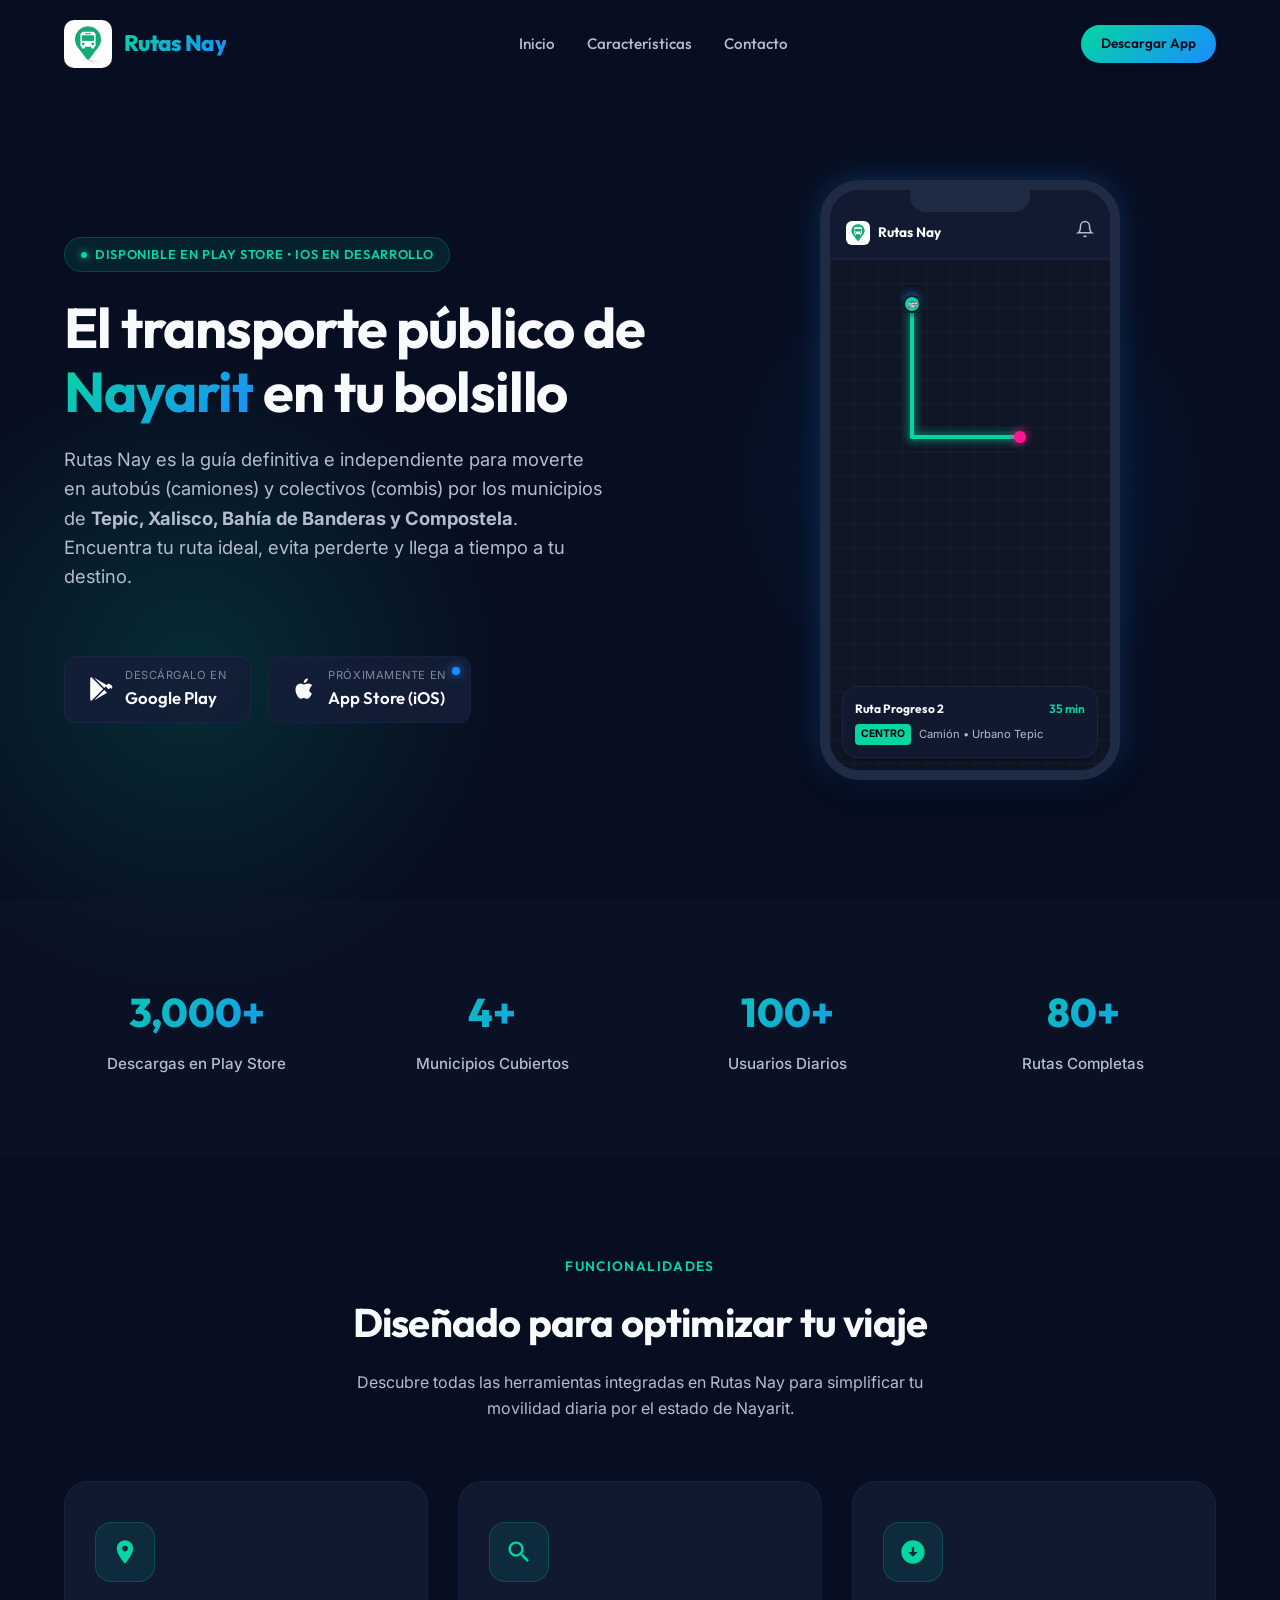
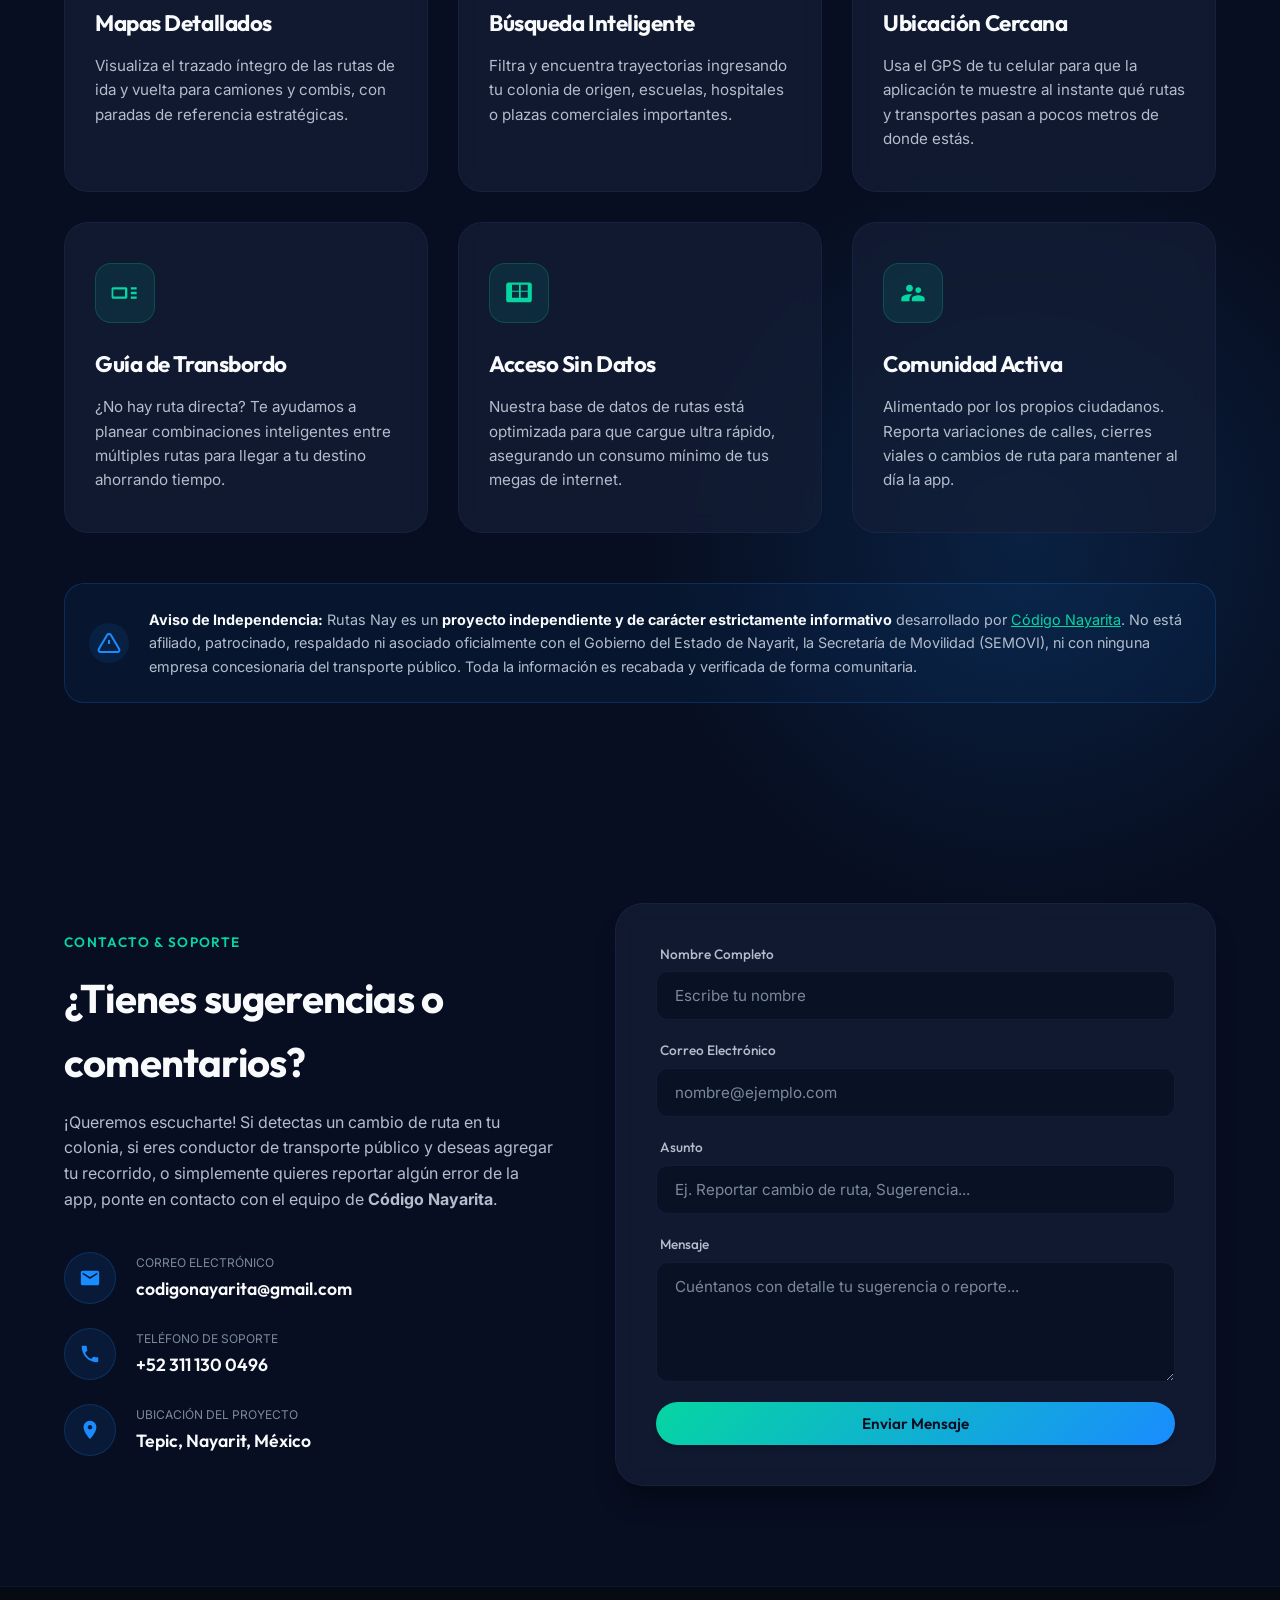
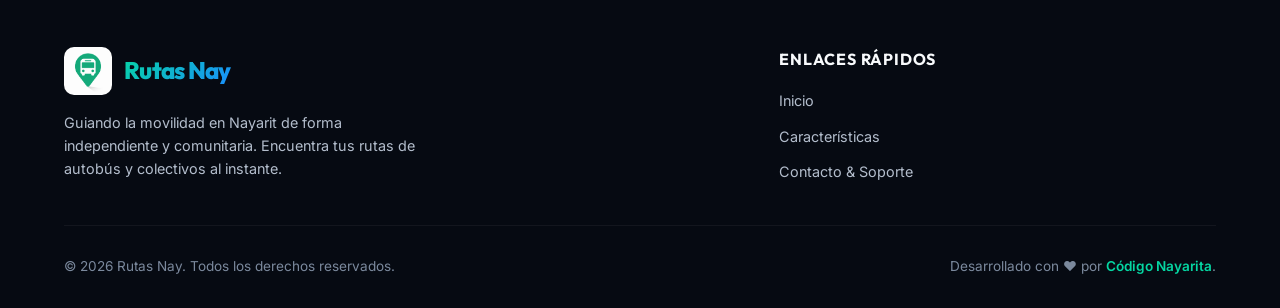
==== rutas nay/index.html @ e11eabcd "rutas nay" ====
<!DOCTYPE html>
<html lang="es">
<head>
  <meta charset="UTF-8">
  <meta name="viewport" content="width=device-width, initial-scale=1.0">
  
  <!-- SEO Meta Tags -->
  <title>Rutas Nay | Tu Guía de Transporte Público en Nayarit</title>
  <meta name="description" content="Consulta rutas de camiones y combis en Tepic, Xalisco, Bahía de Banderas y Compostela. Encuentra paradas, horarios e indicaciones de transbordo de forma rápida y gratuita.">
  <meta name="keywords" content="rutas nay, transporte publico tepic, camiones tepic, combis xalisco, bahia de banderas, compostela, mapa camiones, codigo nayarita, nayarit">
  <meta name="author" content="Código Nayarita">
  <meta name="robots" content="index, follow">
  
  <!-- Open Graph / Facebook -->
  <meta property="og:type" content="website">
  <meta property="og:url" content="https://rutasnay.codigonayarita.com/">
  <meta property="og:title" content="Rutas Nay | Guía de Transporte Público en Nayarit">
  <meta property="og:description" content="Encuentra tu ruta ideal en Tepic, Xalisco, Bahía de Banderas y Compostela. Mapas interactivos, búsquedas por colonia y más.">
  <meta property="og:image" content="./logo.png">

  <!-- Twitter -->
  <meta property="twitter:card" content="summary_large_image">
  <meta property="twitter:url" content="https://rutasnay.codigonayarita.com/">
  <meta property="twitter:title" content="Rutas Nay | Guía de Transporte Público en Nayarit">
  <meta property="twitter:description" content="Encuentra tu ruta ideal en Tepic, Xalisco, Bahía de Banderas y Compostela. Mapas interactivos, búsquedas por colonia y más.">
  <meta property="twitter:image" content="./logo.png">

  <!-- Favicon -->
  <link rel="shortcut icon" href="./logo.png" type="image/png">

  <!-- Custom Styles -->
  <link rel="stylesheet" href="style.css">
</head>
<body>

  <!-- --- HEADER & NAVIGATION --- -->
  <header>
    <div class="container header-container">
      <a href="#inicio" class="logo" id="logoLink">
        <img src="./logo.png" alt="Rutas Nay Logo Oficial">
        <span>Rutas Nay</span>
      </a>
      
      <nav aria-label="Navegación principal">
        <ul class="nav-links">
          <li><a href="#inicio">Inicio</a></li>
          <li><a href="#caracteristicas">Características</a></li>
          <li><a href="#contacto">Contacto</a></li>
        </ul>
      </nav>
      
      <div class="nav-cta">
        <a href="#descargar" class="btn btn-primary btn-pill">Descargar App</a>
      </div>

      <button class="mobile-toggle" id="mobileToggle" aria-label="Abrir menú de navegación">
        <span></span>
        <span></span>
        <span></span>
      </button>
    </div>
  </header>

  <!-- --- HERO SECTION --- -->
  <section class="hero" id="inicio">
    <div class="container hero-grid">
      
      <div class="hero-content">
        <div class="pre-title">
          <span class="pulse"></span> Disponible en Play Store • iOS en Desarrollo
        </div>
        <h1 class="hero-title">El transporte público de <span>Nayarit</span> en tu bolsillo</h1>
        <p class="hero-description">
          Rutas Nay es la guía definitiva e independiente para moverte en autobús (camiones) y colectivos (combis) por los municipios de <strong>Tepic, Xalisco, Bahía de Banderas y Compostela</strong>. Encuentra tu ruta ideal, evita perderte y llega a tiempo a tu destino.
        </p>
        
        <div class="badge-group" id="descargar">
          <!-- Google Play Badge -->
          <a href="https://play.google.com/store/apps/details?id=com.codnay.rutas" target="_blank" rel="noopener" class="download-btn" id="playstoreBtn">
            <svg viewBox="0 0 512 512">
              <path d="M325.3 234.3L104.6 13l280.8 161.2-60.1 60.1zM47 0C34 6.8 25.3 19.2 25.3 35.3v441.3c0 16.1 8.7 28.5 21.7 35.3l256.6-256L47 0zm425.2 225.6l-58 33.2-60.1-60.1 60.1-60.1 58 33.2c16.1 9.2 25.1 24.4 25.1 43.7 0 19.3-9 34.5-25.1 43.7zM385.4 337.5L104.6 499l220.7-220.7 60.1 59.2z"/>
            </svg>
            <div class="btn-text">
              <span class="btn-subtitle">Descárgalo en</span>
              <span class="btn-title">Google Play</span>
            </div>
          </a>

          <!-- App Store Badge (Soon) -->
          <div class="download-btn ios-btn" id="appstoreBtn">
            <span class="pulse-dot"></span>
            <svg viewBox="0 0 384 512">
              <path d="M318.7 268.7c-.2-36.7 16.4-64.4 50-84.8-18.8-26.9-47.2-41.7-84.7-44.6-35.5-2.8-74.3 20.7-88.5 20.7-15 0-48.7-22.9-76.9-22.4-36.6.6-70.2 21.6-89 53.5-38.5 66.2-10 165.3 27.2 218.7 18.2 26.2 39.5 55.3 67.8 54.2 27.2-1.1 37.5-17.6 68.6-17.6 31.1 0 40.5 17.6 68.9 17.1 29.4-.5 48.2-26.3 66.2-52.6 20.8-30.3 29.3-59.6 29.7-61.2-.7-.3-57-21.7-57.5-86.8zM250.7 94.6c15.2-18.4 25.5-44.1 22.7-69.7-22 1-48.8 14.8-64.6 33.3-13.6 15.6-25.5 41.7-22.2 67 24.2 1.9 48.9-12.1 64.1-30.6z"/>
            </svg>
            <div class="btn-text">
              <span class="btn-subtitle">Próximamente en</span>
              <span class="btn-title">App Store (iOS)</span>
            </div>
          </div>
        </div>
      </div>

      <div class="hero-visual">
        <div class="hero-glow-bg"></div>
        <!-- Modern Simulated Smartphone -->
        <div class="phone-mockup" aria-hidden="true">
          <div class="phone-notch"></div>
          <div class="phone-screen">
            <div class="phone-app-header">
              <div class="phone-app-logo">
                <img src="./logo.png" alt="Mini Logo">
                <span>Rutas Nay</span>
              </div>
              <div class="phone-app-bell">
                <svg width="18" height="18" viewBox="0 0 24 24" fill="none" stroke="currentColor" stroke-width="2">
                  <path d="M18 8A6 6 0 0 0 6 8c0 7-3 9-3 9h18s-3-2-3-9M13.73 21a2 2 0 0 1-3.46 0"/>
                </svg>
              </div>
            </div>
            
            <div class="phone-app-map">
              <div class="map-grid"></div>
              <div class="map-route-line map-route-1"></div>
              <div class="map-route-line map-route-2"></div>
              <div class="map-pin start"></div>
              <div class="map-pin end"></div>
              <div class="map-bus-icon">🚌</div>
            </div>

            <div class="phone-app-card">
              <div class="phone-card-title">
                <span id="phoneRouteName">Ruta Progreso 2</span>
                <span class="phone-card-eta" id="phoneRouteEta">35 min</span>
              </div>
              <div class="phone-card-route-info">
                <span class="phone-card-badge">CENTRO</span>
                <p id="phoneRoutePath"><span>Camión</span> • Urbano Tepic</p>
              </div>
            </div>
          </div>
        </div>
      </div>

    </div>
  </section>

  <!-- --- STATS / INFOGRAPHIC SECTION --- -->
  <section class="stats">
    <div class="container">
      <div class="stats-grid">
        <div class="stat-card">
          <div class="stat-number">3,000+</div>
          <div class="stat-label">Descargas en Play Store</div>
        </div>
        <div class="stat-card">
          <div class="stat-number">4+</div>
          <div class="stat-label">Municipios Cubiertos</div>
        </div>
        <div class="stat-card">
          <div class="stat-number">100+</div>
          <div class="stat-label">Usuarios Diarios</div>
        </div>
        <div class="stat-card">
          <div class="stat-number">80+</div>
          <div class="stat-label">Rutas Completas</div>
        </div>
      </div>
    </div>
  </section>

  <!-- --- FEATURES SECTION --- -->
  <section class="features" id="caracteristicas">
    <div class="container">
      <div class="section-header">
        <span class="section-label">Funcionalidades</span>
        <h2 class="section-title">Diseñado para optimizar tu viaje</h2>
        <p class="section-desc">Descubre todas las herramientas integradas en Rutas Nay para simplificar tu movilidad diaria por el estado de Nayarit.</p>
      </div>

      <div class="features-grid">
        <!-- Feature 1 -->
        <div class="feature-card">
          <div class="feature-icon">
            <svg viewBox="0 0 24 24">
              <path d="M12 2C8.13 2 5 5.13 5 9c0 5.25 7 13 7 13s7-7.75 7-13c0-3.87-3.13-7-7-7zm0 9.5c-1.38 0-2.5-1.12-2.5-2.5s1.12-2.5 2.5-2.5 2.5 1.12 2.5 2.5-1.12 2.5-2.5 2.5z"/>
            </svg>
          </div>
          <h3 class="feature-title">Mapas Detallados</h3>
          <p class="feature-desc">Visualiza el trazado íntegro de las rutas de ida y vuelta para camiones y combis, con paradas de referencia estratégicas.</p>
        </div>

        <!-- Feature 2 -->
        <div class="feature-card">
          <div class="feature-icon">
            <svg viewBox="0 0 24 24">
              <path d="M15.5 14h-.79l-.28-.27C15.41 12.59 16 11.11 16 9.5 16 5.91 13.09 3 9.5 3S3 5.91 3 9.5 5.91 16 9.5 16c1.61 0 3.09-.59 4.23-1.57l.27.28v.79l5 4.99L20.49 19l-4.99-5zm-6 0C7.01 14 5 11.99 5 9.5S7.01 5 9.5 5 14 7.01 14 9.5 11.99 14 9.5 14z"/>
            </svg>
          </div>
          <h3 class="feature-title">Búsqueda Inteligente</h3>
          <p class="feature-desc">Filtra y encuentra trayectorias ingresando tu colonia de origen, escuelas, hospitales o plazas comerciales importantes.</p>
        </div>

        <!-- Feature 3 -->
        <div class="feature-card">
          <div class="feature-icon">
            <svg viewBox="0 0 24 24">
              <path d="M12 2c-5.52 0-10 4.48-10 10s4.48 10 10 10 10-4.48 10-10-4.48-10-10-10zm1 10h3l-4 4-4-4h3v-4h2v4z"/>
            </svg>
          </div>
          <h3 class="feature-title">Ubicación Cercana</h3>
          <p class="feature-desc">Usa el GPS de tu celular para que la aplicación te muestre al instante qué rutas y transportes pasan a pocos metros de donde estás.</p>
        </div>

        <!-- Feature 4 -->
        <div class="feature-card">
          <div class="feature-icon">
            <svg viewBox="0 0 24 24">
              <path d="M17 17h5v-2h-5v2zm0-4h5v-2h-5v2zm0-4h5V7h-5v2zM2 17h10.5c.88 0 1.5-.53 1.5-1.5v-7c0-.97-.62-1.5-1.5-1.5H2c-.88 0-1.5.53-1.5 1.5v7c0 .97.62 1.5 1.5 1.5zm0-8h10v6H2V9z"/>
            </svg>
          </div>
          <h3 class="feature-title">Guía de Transbordo</h3>
          <p class="feature-desc">¿No hay ruta directa? Te ayudamos a planear combinaciones inteligentes entre múltiples rutas para llegar a tu destino ahorrando tiempo.</p>
        </div>

        <!-- Feature 5 -->
        <div class="feature-card">
          <div class="feature-icon">
            <svg viewBox="0 0 24 24">
              <path d="M21 3.01H3c-1.1 0-2 .9-2 2V18c0 1.1.9 2 2 2h18c1.1 0 2-.9 2-2V5.01c0-1.1-.9-2-2-2zm-1.5 7h-6v-5h6v5zm-7.5-5v5h-6v-5h6zm-6 11v-5h6v5h-6zm7.5 0v-5h6v5h-6z"/>
            </svg>
          </div>
          <h3 class="feature-title">Acceso Sin Datos</h3>
          <p class="feature-desc">Nuestra base de datos de rutas está optimizada para que cargue ultra rápido, asegurando un consumo mínimo de tus megas de internet.</p>
        </div>

        <!-- Feature 6 -->
        <div class="feature-card">
          <div class="feature-icon">
            <svg viewBox="0 0 24 24">
              <path d="M16.5 12c1.38 0 2.49-1.12 2.49-2.5S17.88 7 16.5 7C15.12 7 14 8.12 14 9.5s1.12 2.5 2.5 2.5zM9 11c1.66 0 2.99-1.34 2.99-3S10.66 5 9 5 6 6.34 6 8s1.34 3 3 3zm7.5 3c-1.83 0-5.5.92-5.5 2.75V19h11v-2.25c0-1.83-3.67-2.75-5.5-2.75zM9 13c-2.33 0-7 1.17-7 3.5V19h7v-2.25c0-.85.33-2.34 2.37-3.47C10.5 13.1 9.66 13 9 13z"/>
            </svg>
          </div>
          <h3 class="feature-title">Comunidad Activa</h3>
          <p class="feature-desc">Alimentado por los propios ciudadanos. Reporta variaciones de calles, cierres viales o cambios de ruta para mantener al día la app.</p>
        </div>
      </div>

      <!-- Government / Independent Disclaimer -->
      <div class="disclaimer-container">
        <div class="disclaimer-icon">
          <svg width="24" height="24" viewBox="0 0 24 24" fill="none" stroke="currentColor" stroke-width="2">
            <path d="M10.29 3.86L1.82 18a2 2 0 0 0 1.71 3h16.94a2 2 0 0 0 1.71-3L13.71 3.86a2 2 0 0 0-3.42 0zM12 9v4M12 17h.01"/>
          </svg>
        </div>
        <div class="disclaimer-text">
          <strong>Aviso de Independencia:</strong> Rutas Nay es un <strong>proyecto independiente y de carácter estrictamente informativo</strong> desarrollado por <a href="#contacto" style="color:var(--color-primary);text-decoration:underline;">Código Nayarita</a>. No está afiliado, patrocinado, respaldado ni asociado oficialmente con el Gobierno del Estado de Nayarit, la Secretaría de Movilidad (SEMOVI), ni con ninguna empresa concesionaria del transporte público. Toda la información es recabada y verificada de forma comunitaria.
        </div>
      </div>
    </div>
  </section>



  <!-- --- CONTACT & SUPPORT SECTION --- -->
  <section class="contact" id="contacto">
    <div class="container contact-grid">
      
      <div class="contact-info">
        <span class="section-label">Contacto & Soporte</span>
        <h2 class="contact-title">¿Tienes sugerencias o comentarios?</h2>
        <p class="contact-desc">
          ¡Queremos escucharte! Si detectas un cambio de ruta en tu colonia, si eres conductor de transporte público y deseas agregar tu recorrido, o simplemente quieres reportar algún error de la app, ponte en contacto con el equipo de <strong>Código Nayarita</strong>.
        </p>

        <div class="contact-details">
          <!-- Email Contact -->
          <div class="contact-item">
            <div class="contact-icon" aria-hidden="true">
              <svg viewBox="0 0 24 24">
                <path d="M20 4H4c-1.1 0-1.99.9-1.99 2L2 18c0 1.1.9 2 2 2h16c1.1 0 2-.9 2-2V6c0-1.1-.9-2-2-2zm0 4l-8 5-8-5V6l8 5 8-5v2z"/>
              </svg>
            </div>
            <div class="contact-text">
              <label>Correo Electrónico</label>
              <a href="mailto:codigonayarita@gmail.com" id="emailContactLink">codigonayarita@gmail.com</a>
            </div>
          </div>

          <!-- Phone Contact -->
          <div class="contact-item">
            <div class="contact-icon" aria-hidden="true">
              <svg viewBox="0 0 24 24">
                <path d="M6.62 10.79c1.44 2.83 3.76 5.14 6.59 6.59l2.2-2.2c.27-.27.67-.36 1.02-.24 1.12.37 2.33.57 3.57.57.55 0 1 .45 1 1V20c0 .55-.45 1-1 1-9.39 0-17-7.61-17-17 0-.55.45-1 1-1h3.5c.55 0 1 .45 1 1 0 1.25.2 2.45.57 3.57.11.35.03.74-.25 1.02l-2.2 2.2z"/>
              </svg>
            </div>
            <div class="contact-text">
              <label>Teléfono de Soporte</label>
              <a href="tel:+523111300496" id="phoneContactLink">+52 311 130 0496</a>
            </div>
          </div>

          <!-- Location Info -->
          <div class="contact-item">
            <div class="contact-icon" aria-hidden="true">
              <svg viewBox="0 0 24 24">
                <path d="M12 2C8.13 2 5 5.13 5 9c0 5.25 7 13 7 13s7-7.75 7-13c0-3.87-3.13-7-7-7zm0 9.5c-1.38 0-2.5-1.12-2.5-2.5s1.12-2.5 2.5-2.5 2.5 1.12 2.5 2.5-1.12 2.5-2.5 2.5z"/>
              </svg>
            </div>
            <div class="contact-text">
              <label>Ubicación del Proyecto</label>
              <span>Tepic, Nayarit, México</span>
            </div>
          </div>
        </div>
      </div>

      <div class="contact-form-container">
        <!-- Success submission message -->
        <div id="successAlert" class="form-success-alert" role="alert">
          <h4>¡Mensaje Enviado con Éxito!</h4>
          <p>Gracias por ponerte en contacto con Código Nayarita. Revisaremos tus comentarios muy pronto y nos comunicaremos contigo si es necesario.</p>
        </div>

        <form class="contact-form" id="contactForm" novalidate>
          <div class="form-group">
            <label for="name">Nombre Completo</label>
            <input type="text" id="name" class="form-control" placeholder="Escribe tu nombre">
            <div class="form-feedback" id="nameFeedback"></div>
          </div>

          <div class="form-group">
            <label for="email">Correo Electrónico</label>
            <input type="email" id="email" class="form-control" placeholder="nombre@ejemplo.com">
            <div class="form-feedback" id="emailFeedback"></div>
          </div>

          <div class="form-group">
            <label for="subject">Asunto</label>
            <input type="text" id="subject" class="form-control" placeholder="Ej. Reportar cambio de ruta, Sugerencia...">
            <div class="form-feedback" id="subjectFeedback"></div>
          </div>

          <div class="form-group">
            <label for="message">Mensaje</label>
            <textarea id="message" class="form-control" placeholder="Cuéntanos con detalle tu sugerencia o reporte..."></textarea>
            <div class="form-feedback" id="messageFeedback"></div>
          </div>

          <button type="submit" class="btn btn-primary" id="submitContactBtn">Enviar Mensaje</button>
        </form>
      </div>

    </div>
  </section>

  <!-- --- FOOTER --- -->
  <footer>
    <div class="container">
      <div class="footer-grid">
        <div class="footer-brand">
          <div class="logo">
            <img src="./logo.png" alt="Rutas Nay Mini Logo">
            <span>Rutas Nay</span>
          </div>
          <p>
            Guiando la movilidad en Nayarit de forma independiente y comunitaria. Encuentra tus rutas de autobús y colectivos al instante.
          </p>
        </div>

        <div>
          <h4 class="footer-links-title">Enlaces Rápidos</h4>
          <ul class="footer-links">
            <li><a href="#inicio">Inicio</a></li>
            <li><a href="#caracteristicas">Características</a></li>
            <li><a href="#contacto">Contacto & Soporte</a></li>
          </ul>
        </div>
      </div>

      <div class="footer-bottom">
        <p class="footer-copy">
          &copy; 2026 Rutas Nay. Todos los derechos reservados.
        </p>
        <p class="footer-dev">
          Desarrollado con ❤️ por <a href="mailto:codigonayarita@gmail.com">Código Nayarita</a>.
        </p>
      </div>
    </div>
  </footer>

  <!-- Custom Scripts -->
  <script src="script.js"></script>
</body>
</html>
---- rutas nay/style.css ----
/* 
   Rutas Nay - Custom Design System & Premium Styling
   Developer: Código Nayarita (codigonayarita@gmail.com)
*/

@import url('https://fonts.googleapis.com/css2?family=Inter:wght@300;400;500;600;700&family=Outfit:wght@400;500;600;700;800&display=swap');

/* --- DESIGN SYSTEM & TOKENS --- */
:root {
  /* Color Palette (HSL Tailored) */
  --bg-deep: hsl(224, 64%, 8%);
  --bg-card: hsla(224, 45%, 15%, 0.7);
  --bg-card-hover: hsla(224, 45%, 20%, 0.8);
  --border-color: hsla(224, 40%, 30%, 0.25);
  --border-focus: hsla(165, 95%, 43%, 0.5);

  --color-primary: hsl(165, 95%, 43%);      /* Emerald Green (Nayarit Freshness) */
  --color-secondary: hsl(210, 100%, 55%);    /* Electric Blue (Transit / Maps) */
  --color-accent: hsl(328, 100%, 54%);       /* Coral / Pink (Highlight details) */
  
  --text-primary: hsl(210, 40%, 98%);
  --text-secondary: hsl(215, 20%, 75%);
  --text-muted: hsl(215, 15%, 55%);
  
  /* Gradient Sets */
  --grad-hero: linear-gradient(135deg, hsl(224, 64%, 8%) 0%, hsl(220, 50%, 15%) 100%);
  --grad-accent: linear-gradient(135deg, var(--color-primary) 0%, var(--color-secondary) 100%);
  --grad-accent-hover: linear-gradient(135deg, var(--color-secondary) 0%, var(--color-primary) 100%);
  --grad-glow: radial-gradient(circle, hsla(165, 95%, 43%, 0.15) 0%, transparent 70%);
  --grad-glow-blue: radial-gradient(circle, hsla(210, 100%, 55%, 0.15) 0%, transparent 70%);

  /* Shadow Sets */
  --shadow-sm: 0 4px 6px -1px rgba(0, 0, 0, 0.1), 0 2px 4px -1px rgba(0, 0, 0, 0.06);
  --shadow-md: 0 10px 15px -3px rgba(0, 0, 0, 0.2), 0 4px 6px -2px rgba(0, 0, 0, 0.05);
  --shadow-lg: 0 20px 25px -5px rgba(0, 0, 0, 0.3), 0 10px 10px -5px rgba(0, 0, 0, 0.04);
  --shadow-glow: 0 0 30px hsla(165, 95%, 43%, 0.3);
  --shadow-glow-blue: 0 0 30px hsla(210, 100%, 55%, 0.25);

  /* Fonts */
  --font-header: 'Outfit', sans-serif;
  --font-body: 'Inter', sans-serif;

  /* Transitions */
  --transition-fast: 0.2s cubic-bezier(0.4, 0, 0.2, 1);
  --transition-normal: 0.3s cubic-bezier(0.4, 0, 0.2, 1);
  --transition-slow: 0.5s cubic-bezier(0.4, 0, 0.2, 1);
}

/* --- BASE STYLES --- */
* {
  box-sizing: border-box;
  margin: 0;
  padding: 0;
  scroll-behavior: smooth;
}

body {
  background-color: var(--bg-deep);
  color: var(--text-primary);
  font-family: var(--font-body);
  line-height: 1.6;
  overflow-x: hidden;
  position: relative;
}

/* Background ambient glows */
body::before {
  content: '';
  position: absolute;
  top: 10%;
  left: -10%;
  width: 50vw;
  height: 50vw;
  background: var(--grad-glow);
  pointer-events: none;
  z-index: -1;
}

body::after {
  content: '';
  position: absolute;
  top: 50%;
  right: -10%;
  width: 60vw;
  height: 60vw;
  background: var(--grad-glow-blue);
  pointer-events: none;
  z-index: -1;
}

h1, h2, h3, h4 {
  font-family: var(--font-header);
  font-weight: 700;
  letter-spacing: -0.02em;
}

a {
  color: inherit;
  text-decoration: none;
  transition: var(--transition-fast);
}

img {
  max-width: 100%;
  height: auto;
}

/* --- CONTAINER --- */
.container {
  max-width: 1200px;
  margin: 0 auto;
  padding: 0 24px;
}

/* --- BUTTONS --- */
.btn {
  display: inline-flex;
  align-items: center;
  justify-content: center;
  gap: 10px;
  padding: 12px 28px;
  border-radius: 50px;
  font-family: var(--font-header);
  font-weight: 600;
  font-size: 0.95rem;
  cursor: pointer;
  transition: all var(--transition-normal);
  border: none;
  outline: none;
}

.btn-primary {
  background: var(--grad-accent);
  color: var(--bg-deep);
  box-shadow: var(--shadow-sm);
  position: relative;
  overflow: hidden;
  z-index: 1;
}

.btn-primary::after {
  content: '';
  position: absolute;
  top: 0;
  left: 0;
  width: 100%;
  height: 100%;
  background: var(--grad-accent-hover);
  opacity: 0;
  z-index: -1;
  transition: opacity var(--transition-normal);
}

.btn-primary:hover {
  transform: translateY(-2px);
  box-shadow: var(--shadow-glow);
}

.btn-primary:hover::after {
  opacity: 1;
}

.btn-secondary {
  background: hsla(210, 40%, 98%, 0.1);
  color: var(--text-primary);
  border: 1px solid var(--border-color);
  backdrop-filter: blur(5px);
}

.btn-secondary:hover {
  background: hsla(210, 40%, 98%, 0.18);
  border-color: var(--text-primary);
  transform: translateY(-2px);
}

.btn-pill {
  padding: 8px 20px;
  font-size: 0.85rem;
}

/* Custom platform badges */
.badge-group {
  display: flex;
  flex-wrap: wrap;
  gap: 16px;
  margin-top: 32px;
}

.download-btn {
  display: flex;
  align-items: center;
  gap: 12px;
  padding: 10px 24px;
  border-radius: 12px;
  background: hsla(224, 45%, 15%, 0.9);
  border: 1px solid var(--border-color);
  color: var(--text-primary);
  transition: all var(--transition-normal);
  text-align: left;
  backdrop-filter: blur(10px);
}

.download-btn svg {
  width: 24px;
  height: 24px;
  fill: currentColor;
}

.download-btn .btn-text {
  display: flex;
  flex-direction: column;
}

.download-btn .btn-subtitle {
  font-size: 0.7rem;
  text-transform: uppercase;
  letter-spacing: 0.05em;
  color: var(--text-muted);
}

.download-btn .btn-title {
  font-family: var(--font-header);
  font-weight: 600;
  font-size: 1.05rem;
}

.download-btn:hover {
  border-color: var(--color-primary);
  transform: translateY(-3px);
  box-shadow: var(--shadow-glow);
  background: hsla(224, 45%, 20%, 0.9);
}

.download-btn.ios-btn {
  border-style: dashed;
  cursor: default;
}

.download-btn.ios-btn:hover {
  border-color: var(--color-secondary);
  box-shadow: var(--shadow-glow-blue);
  transform: none;
}

.download-btn.ios-btn .pulse-dot {
  display: inline-block;
  width: 8px;
  height: 8px;
  background-color: var(--color-secondary);
  border-radius: 50%;
  position: absolute;
  top: 10px;
  right: 10px;
  box-shadow: 0 0 10px var(--color-secondary);
  animation: pulse-ring 2s infinite;
}

@keyframes pulse-ring {
  0% { transform: scale(0.9); opacity: 1; }
  50% { transform: scale(1.4); opacity: 0.5; }
  100% { transform: scale(0.9); opacity: 1; }
}

/* --- HEADER / NAVIGATION --- */
header {
  position: fixed;
  top: 0;
  left: 0;
  width: 100%;
  z-index: 100;
  transition: all var(--transition-normal);
  padding: 20px 0;
}

header.scrolled {
  padding: 12px 0;
  background-color: hsla(224, 64%, 8%, 0.85);
  backdrop-filter: blur(16px);
  border-bottom: 1px solid var(--border-color);
  box-shadow: var(--shadow-md);
}

.header-container {
  display: flex;
  align-items: center;
  justify-content: space-between;
}

.logo {
  display: flex;
  align-items: center;
  gap: 12px;
}

.logo img {
  height: 48px;
  width: 48px;
  object-fit: contain;
  border-radius: 10px;
}

.logo span {
  font-family: var(--font-header);
  font-weight: 800;
  font-size: 1.4rem;
  letter-spacing: -0.03em;
  background: var(--grad-accent);
  -webkit-background-clip: text;
  -webkit-text-fill-color: transparent;
}

.nav-links {
  display: flex;
  gap: 32px;
  list-style: none;
}

.nav-links a {
  font-family: var(--font-header);
  font-weight: 500;
  font-size: 0.95rem;
  color: var(--text-secondary);
  position: relative;
  padding: 8px 0;
}

.nav-links a::after {
  content: '';
  position: absolute;
  bottom: 0;
  left: 0;
  width: 0;
  height: 2px;
  background: var(--color-primary);
  transition: width var(--transition-fast);
}

.nav-links a:hover {
  color: var(--text-primary);
}

.nav-links a:hover::after {
  width: 100%;
}

.nav-cta {
  display: flex;
}

/* Mobile Nav Toggle */
.mobile-toggle {
  display: none;
  flex-direction: column;
  gap: 6px;
  background: none;
  border: none;
  cursor: pointer;
}

.mobile-toggle span {
  display: block;
  width: 25px;
  height: 3px;
  background-color: var(--text-primary);
  border-radius: 3px;
  transition: all var(--transition-fast);
}

/* --- HERO SECTION --- */
.hero {
  min-height: 100vh;
  display: flex;
  align-items: center;
  padding: 140px 0 80px 0;
  position: relative;
  overflow: hidden;
}

.hero-grid {
  display: grid;
  grid-template-columns: 1.1fr 0.9fr;
  align-items: center;
  gap: 60px;
}

.hero-content {
  display: flex;
  flex-direction: column;
}

.pre-title {
  display: inline-flex;
  align-items: center;
  gap: 8px;
  align-self: flex-start;
  padding: 6px 16px;
  background: hsla(165, 95%, 43%, 0.1);
  border: 1px solid hsla(165, 95%, 43%, 0.2);
  color: var(--color-primary);
  border-radius: 50px;
  font-family: var(--font-header);
  font-weight: 600;
  font-size: 0.8rem;
  letter-spacing: 0.05em;
  text-transform: uppercase;
  margin-bottom: 24px;
}

.pre-title span.pulse {
  display: inline-block;
  width: 6px;
  height: 6px;
  background-color: var(--color-primary);
  border-radius: 50%;
  box-shadow: 0 0 8px var(--color-primary);
  animation: pulse-ring 1.5s infinite;
}

.hero-title {
  font-size: 3.5rem;
  line-height: 1.15;
  margin-bottom: 20px;
}

.hero-title span {
  background: var(--grad-accent);
  -webkit-background-clip: text;
  -webkit-text-fill-color: transparent;
}

.hero-description {
  font-size: 1.15rem;
  color: var(--text-secondary);
  margin-bottom: 32px;
  max-width: 540px;
}

/* Smartphone Mockup CSS (Custom & Sleek) */
.hero-visual {
  display: flex;
  justify-content: center;
  align-items: center;
  position: relative;
}

.phone-mockup {
  width: 300px;
  height: 600px;
  background: #090e1a;
  border-radius: 40px;
  border: 10px solid #1f2a44;
  box-shadow: var(--shadow-lg), var(--shadow-glow-blue);
  position: relative;
  overflow: hidden;
  transition: transform var(--transition-slow);
}

.phone-mockup:hover {
  transform: rotate3d(1, -1, 0, 10deg) translateY(-10px);
}

/* Smartphone details */
.phone-notch {
  position: absolute;
  top: 0;
  left: 50%;
  transform: translateX(-50%);
  width: 120px;
  height: 22px;
  background: #1f2a44;
  border-bottom-left-radius: 16px;
  border-bottom-right-radius: 16px;
  z-index: 5;
}

/* Simulated App Screen */
.phone-screen {
  width: 100%;
  height: 100%;
  position: relative;
  display: flex;
  flex-direction: column;
  background-color: #0b1120;
}

/* App Header inside simulated screen */
.phone-app-header {
  padding: 30px 16px 12px 16px;
  background: #111a30;
  border-bottom: 1px solid rgba(255, 255, 255, 0.05);
  display: flex;
  align-items: center;
  justify-content: space-between;
}

.phone-app-logo {
  display: flex;
  align-items: center;
  gap: 8px;
}

.phone-app-logo img {
  width: 24px;
  height: 24px;
  border-radius: 6px;
}

.phone-app-logo span {
  font-family: var(--font-header);
  font-weight: 700;
  font-size: 0.85rem;
  color: var(--text-primary);
}

.phone-app-bell {
  color: var(--text-secondary);
}

/* App Map Area inside simulated screen */
.phone-app-map {
  flex: 1;
  background: #0f1626;
  position: relative;
  overflow: hidden;
}

/* Decorative simulated streets */
.map-grid {
  position: absolute;
  top: 0;
  left: 0;
  width: 100%;
  height: 100%;
  opacity: 0.15;
  background-image: 
    linear-gradient(to right, #4f4f4f 1px, transparent 1px),
    linear-gradient(to bottom, #4f4f4f 1px, transparent 1px);
  background-size: 24px 24px;
}

.map-route-line {
  position: absolute;
  width: 4px;
  background: var(--color-primary);
  border-radius: 4px;
  box-shadow: 0 0 10px var(--color-primary);
  animation: drawRoute 4s infinite ease-in-out;
}

.map-route-1 {
  top: 40px;
  left: 80px;
  height: 140px;
}

.map-route-2 {
  top: 176px;
  left: 80px;
  width: 110px;
  height: 4px;
}

@keyframes drawRoute {
  0% { height: 0; width: 4px; }
  35% { height: 140px; width: 4px; }
  40% { height: 140px; width: 4px; }
  75% { height: 140px; width: 110px; }
  100% { height: 140px; width: 110px; opacity: 0; }
}

.map-pin {
  position: absolute;
  width: 12px;
  height: 12px;
  border-radius: 50%;
  display: flex;
  align-items: center;
  justify-content: center;
}

.map-pin.start {
  background: var(--color-secondary);
  top: 36px;
  left: 76px;
  box-shadow: 0 0 10px var(--color-secondary);
}

.map-pin.end {
  background: var(--color-accent);
  top: 172px;
  left: 184px;
  box-shadow: 0 0 10px var(--color-accent);
  animation: pulse-ring 1.5s infinite;
}

.map-bus-icon {
  position: absolute;
  width: 18px;
  height: 18px;
  background: var(--color-primary);
  border-radius: 50%;
  border: 2px solid #0f1626;
  color: #0f1626;
  font-size: 9px;
  display: flex;
  align-items: center;
  justify-content: center;
  top: 36px;
  left: 73px;
  animation: moveBus 4s infinite ease-in-out;
  box-shadow: 0 2px 5px rgba(0,0,0,0.5);
}

@keyframes moveBus {
  0% { top: 36px; left: 73px; }
  35% { top: 168px; left: 73px; }
  40% { top: 168px; left: 73px; }
  75% { top: 168px; left: 180px; }
  100% { top: 168px; left: 180px; }
}

/* App floating route list inside simulated screen */
.phone-app-card {
  margin: 12px;
  padding: 12px;
  background: rgba(17, 26, 48, 0.9);
  border: 1px solid rgba(255, 255, 255, 0.05);
  backdrop-filter: blur(5px);
  border-radius: 16px;
  box-shadow: var(--shadow-md);
  position: absolute;
  bottom: 0;
  left: 0;
  right: 0;
}

.phone-card-title {
  font-size: 0.75rem;
  font-family: var(--font-header);
  font-weight: 700;
  margin-bottom: 6px;
  color: var(--text-primary);
  display: flex;
  justify-content: space-between;
}

.phone-card-eta {
  color: var(--color-primary);
  font-weight: 600;
}

.phone-card-route-info {
  display: flex;
  align-items: center;
  gap: 8px;
  font-size: 0.7rem;
  color: var(--text-secondary);
}

.phone-card-badge {
  background: var(--color-primary);
  color: #000;
  padding: 2px 6px;
  border-radius: 4px;
  font-weight: 700;
  font-size: 0.65rem;
}

/* Visual Glow Background on Hero */
.hero-glow-bg {
  position: absolute;
  top: 50%;
  left: 50%;
  transform: translate(-50%, -50%);
  width: 500px;
  height: 500px;
  background: radial-gradient(circle, hsla(210, 100%, 55%, 0.1) 0%, transparent 70%);
  z-index: -1;
  pointer-events: none;
}

/* --- STATS SECTION --- */
.stats {
  padding: 60px 0;
  background: hsla(224, 45%, 12%, 0.4);
  border-y: 1px solid var(--border-color);
}

.stats-grid {
  display: grid;
  grid-template-columns: repeat(4, 1fr);
  gap: 30px;
  text-align: center;
}

.stat-card {
  padding: 20px;
}

.stat-number {
  font-size: 2.5rem;
  font-family: var(--font-header);
  font-weight: 800;
  background: var(--grad-accent);
  -webkit-background-clip: text;
  -webkit-text-fill-color: transparent;
  margin-bottom: 8px;
}

.stat-label {
  font-size: 0.95rem;
  color: var(--text-secondary);
  font-weight: 500;
}

/* --- FEATURES SECTION --- */
.features {
  padding: 100px 0;
  position: relative;
}

.section-header {
  text-align: center;
  margin-bottom: 60px;
}

.section-label {
  color: var(--color-primary);
  font-family: var(--font-header);
  font-weight: 600;
  text-transform: uppercase;
  letter-spacing: 0.1em;
  font-size: 0.85rem;
  margin-bottom: 12px;
  display: block;
}

.section-title {
  font-size: 2.5rem;
  margin-bottom: 16px;
}

.section-desc {
  max-width: 600px;
  margin: 0 auto;
  color: var(--text-secondary);
}

.features-grid {
  display: grid;
  grid-template-columns: repeat(3, 1fr);
  gap: 30px;
}

.feature-card {
  background: var(--bg-card);
  border: 1px solid var(--border-color);
  padding: 40px 30px;
  border-radius: 24px;
  transition: all var(--transition-normal);
  backdrop-filter: blur(10px);
  position: relative;
  overflow: hidden;
}

.feature-card::before {
  content: '';
  position: absolute;
  top: 0;
  left: 0;
  width: 100%;
  height: 100%;
  background: linear-gradient(135deg, hsla(165, 95%, 43%, 0.05) 0%, transparent 100%);
  opacity: 0;
  transition: opacity var(--transition-normal);
}

.feature-card:hover {
  transform: translateY(-8px);
  border-color: var(--color-primary);
  box-shadow: var(--shadow-lg), 0 10px 30px -10px hsla(165, 95%, 43%, 0.15);
}

.feature-card:hover::before {
  opacity: 1;
}

.feature-icon {
  width: 60px;
  height: 60px;
  border-radius: 16px;
  background: hsla(165, 95%, 43%, 0.1);
  color: var(--color-primary);
  display: flex;
  align-items: center;
  justify-content: center;
  margin-bottom: 24px;
  transition: all var(--transition-normal);
  border: 1px solid hsla(165, 95%, 43%, 0.2);
}

.feature-card:hover .feature-icon {
  background: var(--color-primary);
  color: var(--bg-deep);
  transform: scale(1.05);
}

.feature-icon svg {
  width: 28px;
  height: 28px;
  fill: currentColor;
}

.feature-title {
  font-size: 1.4rem;
  margin-bottom: 12px;
}

.feature-desc {
  color: var(--text-secondary);
  font-size: 0.95rem;
}

/* Disclaimer Card (Independent and Official State Note) */
.disclaimer-container {
  margin-top: 50px;
  padding: 24px;
  border-radius: 20px;
  background: hsla(210, 100%, 55%, 0.06);
  border: 1px solid hsla(210, 100%, 55%, 0.2);
  display: flex;
  gap: 20px;
  align-items: center;
}

.disclaimer-icon {
  color: var(--color-secondary);
  flex-shrink: 0;
  width: 40px;
  height: 40px;
  background: hsla(210, 100%, 55%, 0.1);
  border-radius: 50%;
  display: flex;
  align-items: center;
  justify-content: center;
}

.disclaimer-text {
  font-size: 0.9rem;
  color: var(--text-secondary);
}

.disclaimer-text strong {
  color: var(--text-primary);
}



/* --- CONTACT SECTION --- */
.contact {
  padding: 100px 0;
  position: relative;
}

.contact-grid {
  display: grid;
  grid-template-columns: 0.9fr 1.1fr;
  gap: 60px;
}

.contact-info {
  display: flex;
  flex-direction: column;
  justify-content: center;
}

.contact-title {
  font-size: 2.5rem;
  margin-bottom: 16px;
}

.contact-desc {
  color: var(--text-secondary);
  margin-bottom: 40px;
}

.contact-details {
  display: flex;
  flex-direction: column;
  gap: 24px;
}

.contact-item {
  display: flex;
  align-items: center;
  gap: 20px;
}

.contact-icon {
  width: 52px;
  height: 52px;
  border-radius: 50%;
  background: hsla(210, 100%, 55%, 0.1);
  border: 1px solid hsla(210, 100%, 55%, 0.2);
  color: var(--color-secondary);
  display: flex;
  align-items: center;
  justify-content: center;
  flex-shrink: 0;
}

.contact-icon svg {
  width: 22px;
  height: 22px;
  fill: currentColor;
}

.contact-text label {
  display: block;
  font-size: 0.75rem;
  color: var(--text-muted);
  text-transform: uppercase;
  margin-bottom: 2px;
}

.contact-text a, .contact-text span {
  font-family: var(--font-header);
  font-weight: 600;
  font-size: 1.1rem;
  color: var(--text-primary);
  transition: var(--transition-fast);
}

.contact-text a:hover {
  color: var(--color-secondary);
}

/* Contact Form CSS (Highly Styled) */
.contact-form-container {
  background: var(--bg-card);
  border: 1px solid var(--border-color);
  border-radius: 28px;
  padding: 40px;
  backdrop-filter: blur(10px);
  box-shadow: var(--shadow-lg);
}

.contact-form {
  display: flex;
  flex-direction: column;
  gap: 20px;
}

.form-group {
  display: flex;
  flex-direction: column;
  gap: 6px;
}

.form-group label {
  font-size: 0.85rem;
  font-family: var(--font-header);
  font-weight: 500;
  color: var(--text-secondary);
  padding-left: 4px;
}

.form-control {
  width: 100%;
  padding: 14px 18px;
  background: hsla(224, 64%, 8%, 0.6);
  border: 1px solid var(--border-color);
  border-radius: 12px;
  color: var(--text-primary);
  font-family: var(--font-body);
  font-size: 0.95rem;
  transition: all var(--transition-fast);
  outline: none;
}

.form-control::placeholder {
  color: var(--text-muted);
}

.form-control:focus {
  border-color: var(--color-primary);
  background: hsla(224, 64%, 8%, 0.8);
  box-shadow: 0 0 10px hsla(165, 95%, 43%, 0.15);
}

textarea.form-control {
  resize: vertical;
  min-height: 120px;
}

.form-feedback {
  font-size: 0.8rem;
  color: var(--color-accent);
  margin-top: 4px;
  display: none;
}

/* Success modal or alert style for form submission */
.form-success-alert {
  display: none;
  background: hsla(165, 95%, 43%, 0.1);
  border: 1px solid var(--color-primary);
  color: var(--text-primary);
  padding: 20px;
  border-radius: 16px;
  text-align: center;
  margin-bottom: 20px;
  animation: slideIn 0.3s ease-out;
}

.form-success-alert h4 {
  color: var(--color-primary);
  font-size: 1.1rem;
  margin-bottom: 6px;
}

@keyframes slideIn {
  from { transform: translateY(-10px); opacity: 0; }
  to { transform: translateY(0); opacity: 1; }
}

/* --- FOOTER --- */
footer {
  background: #060a12;
  border-top: 1px solid var(--border-color);
  padding: 60px 0 30px 0;
}

.footer-grid {
  display: grid;
  grid-template-columns: 1.2fr 0.8fr;
  gap: 60px;
  margin-bottom: 40px;
}

.footer-brand {
  display: flex;
  flex-direction: column;
  gap: 16px;
}

.footer-brand .logo span {
  font-size: 1.5rem;
}

.footer-brand p {
  color: var(--text-secondary);
  max-width: 360px;
  font-size: 0.9rem;
}

.footer-links-title {
  font-family: var(--font-header);
  font-weight: 700;
  font-size: 1rem;
  color: var(--text-primary);
  margin-bottom: 16px;
  text-transform: uppercase;
  letter-spacing: 0.05em;
}

.footer-links {
  list-style: none;
  display: flex;
  flex-direction: column;
  gap: 10px;
}

.footer-links a {
  color: var(--text-secondary);
  font-size: 0.9rem;
}

.footer-links a:hover {
  color: var(--color-primary);
  padding-left: 4px;
}

.footer-bottom {
  border-top: 1px solid rgba(255, 255, 255, 0.05);
  padding-top: 30px;
  display: flex;
  justify-content: space-between;
  align-items: center;
  flex-wrap: wrap;
  gap: 20px;
}

.footer-copy {
  font-size: 0.85rem;
  color: var(--text-muted);
}

.footer-dev {
  font-size: 0.85rem;
  color: var(--text-muted);
}

.footer-dev a {
  color: var(--color-primary);
  font-weight: 600;
}

/* --- RESPONSIVE MEDIA QUERIES --- */
@media (max-width: 1024px) {
  .hero-title {
    font-size: 3rem;
  }
  .hero-grid {
    gap: 40px;
  }
  .features-grid {
    grid-template-columns: repeat(2, 1fr);
  }
}

@media (max-width: 768px) {
  header {
    padding: 16px 0;
  }
  
  .nav-links, .nav-cta {
    display: none;
  }
  
  .mobile-toggle {
    display: flex;
  }
  
  /* Mobile Menu Open Style */
  .nav-open {
    overflow: hidden;
  }
  
  .nav-open .nav-links {
    display: flex;
    flex-direction: column;
    position: fixed;
    top: 0;
    left: 0;
    width: 100%;
    height: 100vh;
    background: var(--bg-deep);
    padding: 100px 24px;
    gap: 24px;
    z-index: 99;
  }
  
  .nav-open .nav-links a {
    font-size: 1.3rem;
  }
  
  .nav-open .mobile-toggle span:nth-child(1) {
    transform: rotate(45deg) translate(6px, 6px);
  }
  
  .nav-open .mobile-toggle span:nth-child(2) {
    opacity: 0;
  }
  
  .nav-open .mobile-toggle span:nth-child(3) {
    transform: rotate(-45deg) translate(6px, -6px);
  }
  
  .hero {
    padding: 120px 0 60px 0;
  }
  
  .hero-grid {
    grid-template-columns: 1fr;
    text-align: center;
    gap: 50px;
  }
  
  .pre-title {
    align-self: center;
  }
  
  .hero-description {
    margin: 0 auto 32px auto;
  }
  
  .badge-group {
    justify-content: center;
  }
  
  .stats-grid {
    grid-template-columns: repeat(2, 1fr);
    gap: 20px;
  }
  
  .features-grid {
    grid-template-columns: 1fr;
  }
  

  
  .contact-grid {
    grid-template-columns: 1fr;
    gap: 40px;
  }
  
  .footer-grid {
    grid-template-columns: 1fr;
    gap: 40px;
  }
}

@media (max-width: 480px) {
  .hero-title {
    font-size: 2.3rem;
  }
  
  .badge-group {
    flex-direction: column;
    align-items: stretch;
  }
  
  .download-btn {
    justify-content: center;
  }
  
  .stats-grid {
    grid-template-columns: 1fr;
  }
  
  .contact-form-container {
    padding: 24px;
  }
  
  .footer-bottom {
    flex-direction: column;
    text-align: center;
  }
}
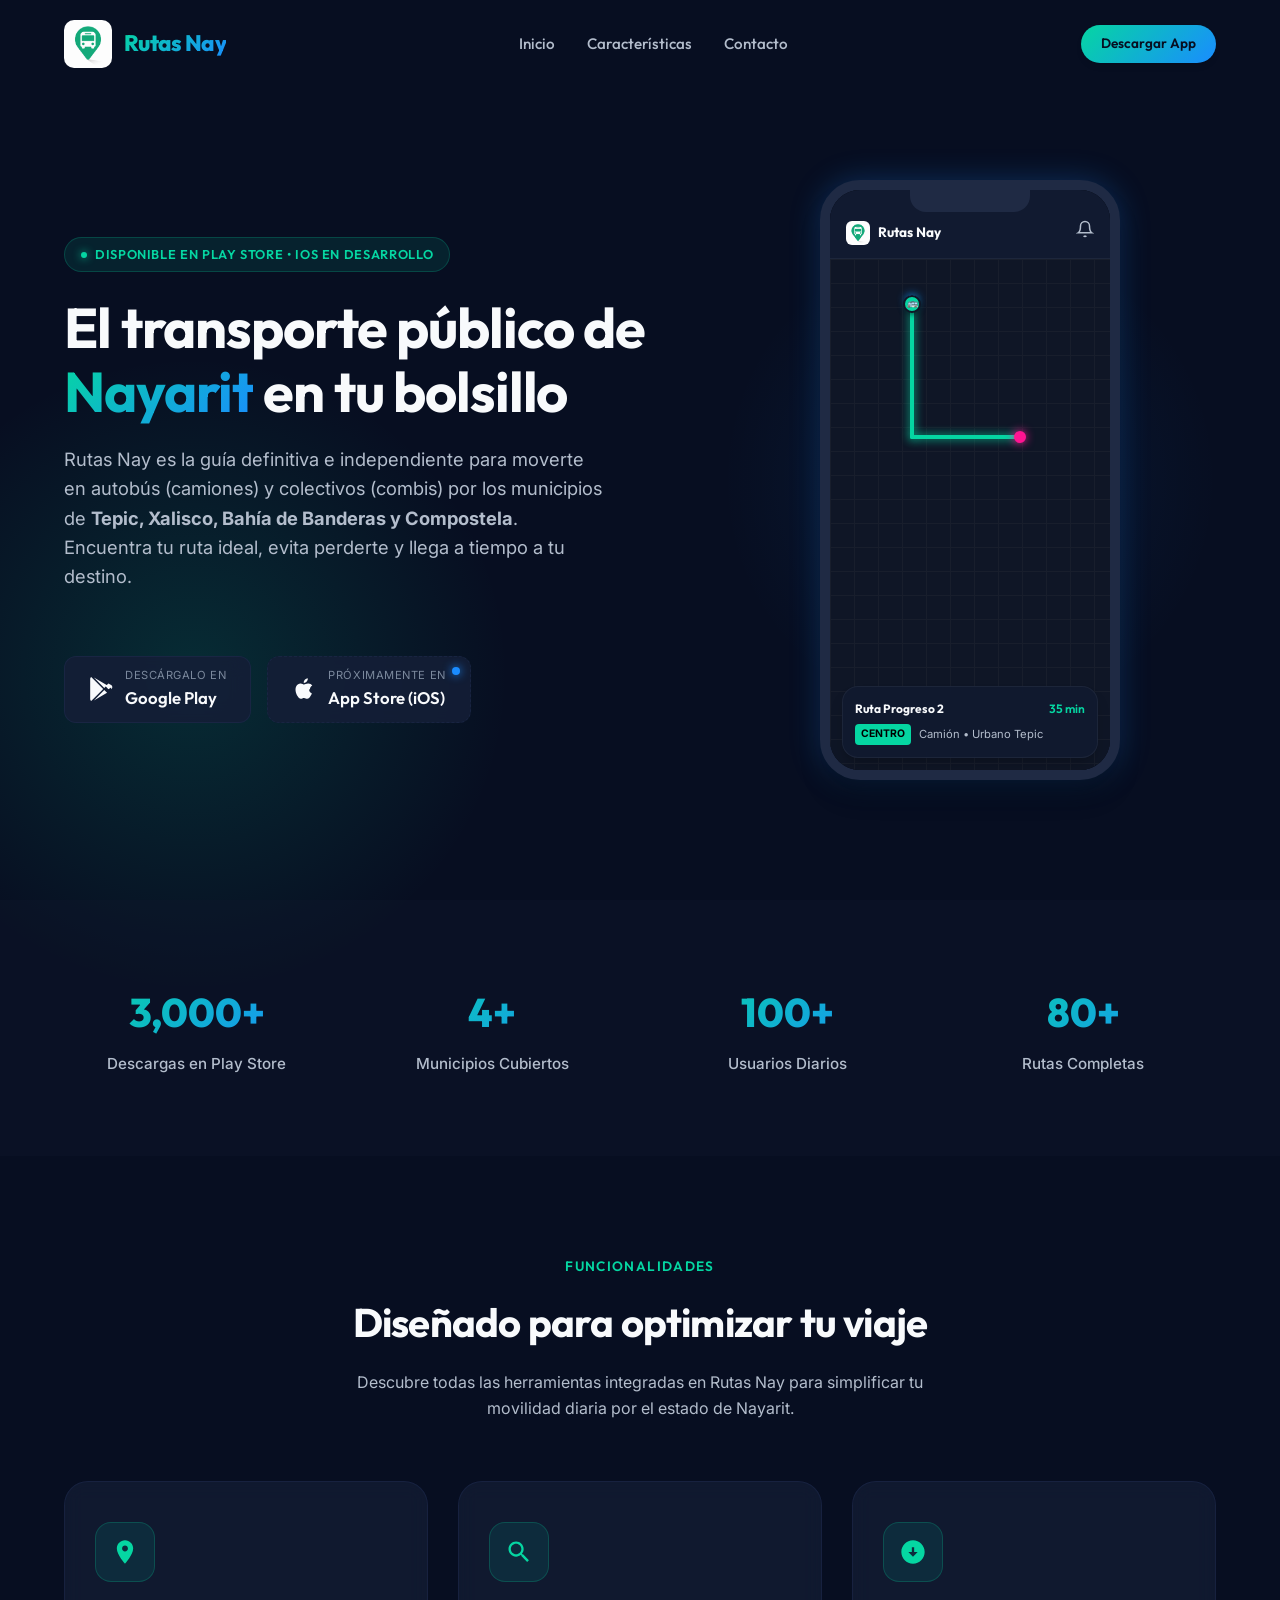
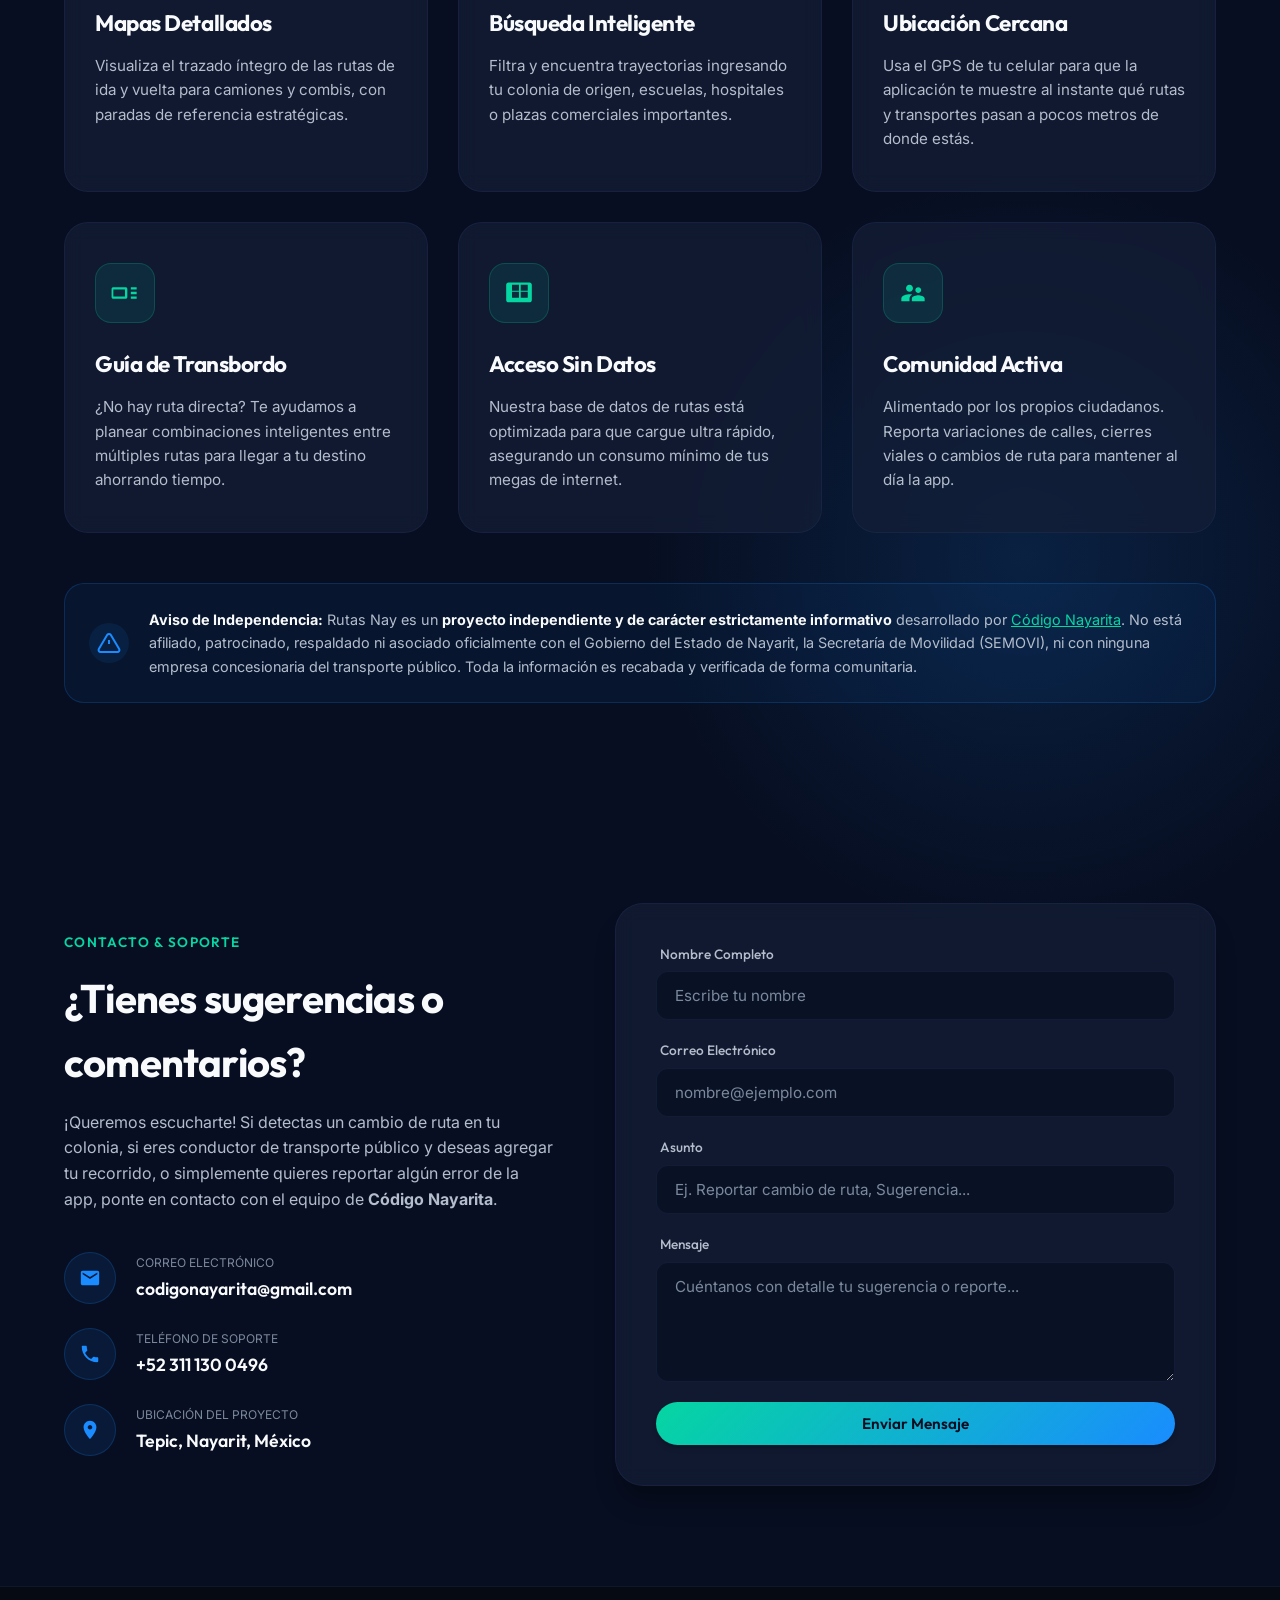
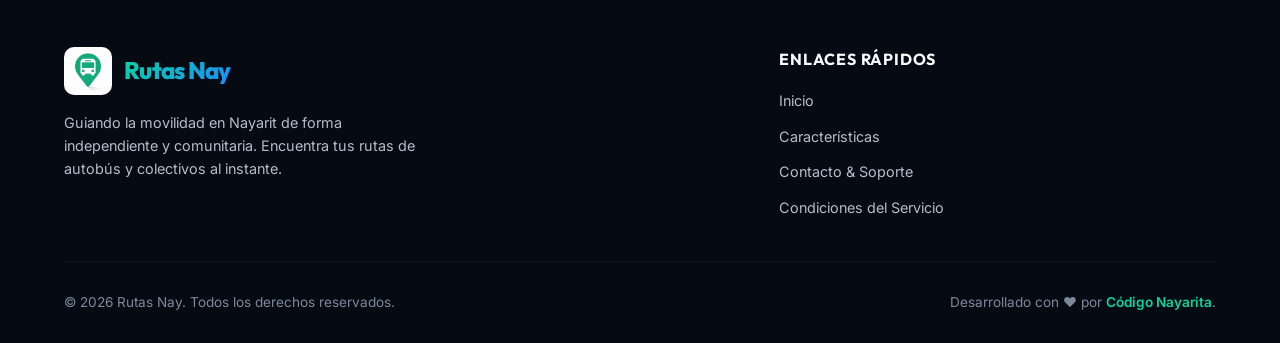
==== commit d55e8790: "Add files via upload" ====
--- a/rutas nay/index.html
+++ b/rutas nay/index.html
@@ -373,6 +373,7 @@
             <li><a href="#inicio">Inicio</a></li>
             <li><a href="#caracteristicas">Características</a></li>
             <li><a href="#contacto">Contacto & Soporte</a></li>
+            <li><a href="./terminos.html">Condiciones del Servicio</a></li>
           </ul>
         </div>
       </div>
